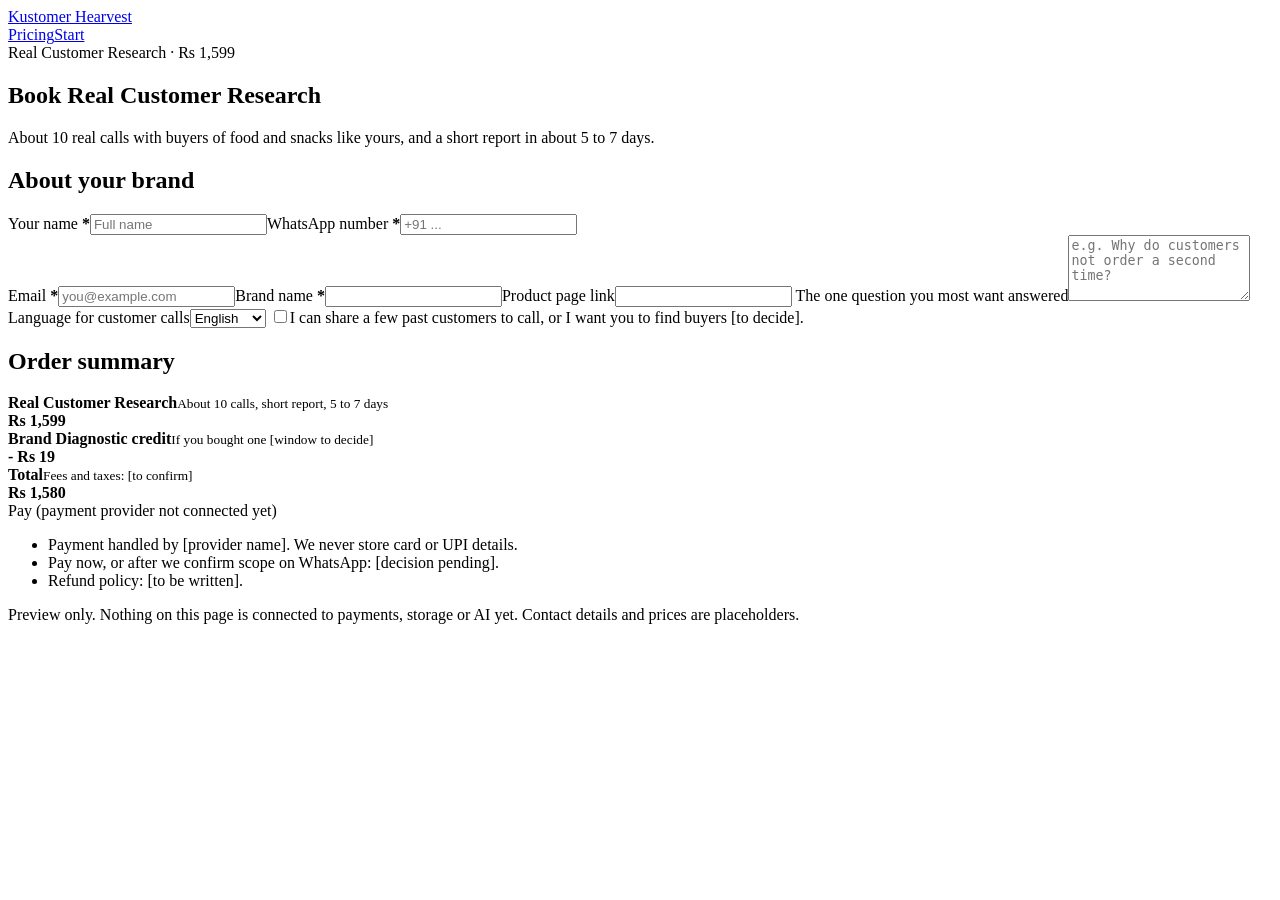
==== book-research.html @ 04611810 "Add book-research.html This file contains the HTML structure for a book research page, including a f" ====
<!doctype html>
<html lang="en">
<head>
<meta charset="utf-8">
<meta name="viewport" content="width=device-width, initial-scale=1">
<title>Book research | Kustomer Hearvest</title>
<meta name="description" content="Pick an AI Brand Diagnostic or real conversations with your buyers. Customer research for small food and snack brands.">
<link rel="stylesheet" href="style.css">
</head>
<body>
<header class="top">
  <a class="logo" href="index.html" data-go="home"><span class="dot"></span>Kustomer Hearvest</a>
  <nav><a href="index.html#plans" data-go="home" data-anchor="plans">Pricing</a><a class="pill" href="diagnostic.html" data-go="diagnostic">Start</a></nav>
</header>
<main class="flow">
<section class="fl-head"><span class="badge badge-r">Real Customer Research &middot; Rs 1,599</span><h1>Book Real Customer Research</h1>
<p>About 10 real calls with buyers of food and snacks like yours, and a short report in about 5 to 7 days.</p></section>
<div class="split">
<form class="formcard" onsubmit="return false">
<h2>About your brand</h2>
<div class="row2"><label class="fld"><span class="lab">Your name <b>*</b></span><input type="text" name="name" placeholder="Full name"></label><label class="fld"><span class="lab">WhatsApp number <b>*</b></span><input type="tel" name="phone" placeholder="+91 ..."></label></div>
<label class="fld"><span class="lab">Email <b>*</b></span><input type="email" name="email" placeholder="you@example.com"></label><label class="fld"><span class="lab">Brand name <b>*</b></span><input type="text" name="brand" placeholder=""></label><label class="fld"><span class="lab">Product page link</span><input type="url" name="url" placeholder=""></label>
<label class="fld"><span class="lab">The one question you most want answered</span><textarea name="q" rows="4" placeholder="e.g. Why do customers not order a second time?"></textarea></label>
<label class="fld"><span class="lab">Language for customer calls</span><select><option>English</option><option>Kannada</option><option>Hindi</option><option>Not sure</option></select></label>
<label class="chk"><input type="checkbox"><span>I can share a few past customers to call, or I want you to find buyers [to decide].</span></label>
</form>
<section class="formcard">
<h2>Order summary</h2>
<div class="sumrow"><div><strong>Real Customer Research</strong><small>About 10 calls, short report, 5 to 7 days</small></div><b>Rs 1,599</b></div>
<div class="sumrow"><div><strong>Brand Diagnostic credit</strong><small>If you bought one [window to decide]</small></div><b>- Rs 19</b></div>
<div class="sumrow tot"><div><strong>Total</strong><small>Fees and taxes: [to confirm]</small></div><b>Rs 1,580</b></div>
<span class="btn btn-disabled">Pay (payment provider not connected yet)</span>
<ul class="trust"><li>Payment handled by [provider name]. We never store card or UPI details.</li><li>Pay now, or after we confirm scope on WhatsApp: [decision pending].</li><li>Refund policy: [to be written].</li></ul>
</section>
</div>
</main>
<footer class="foot dark-foot">Preview only. Nothing on this page is connected to payments, storage or AI yet. Contact details and prices are placeholders.</footer>
</body>
</html>
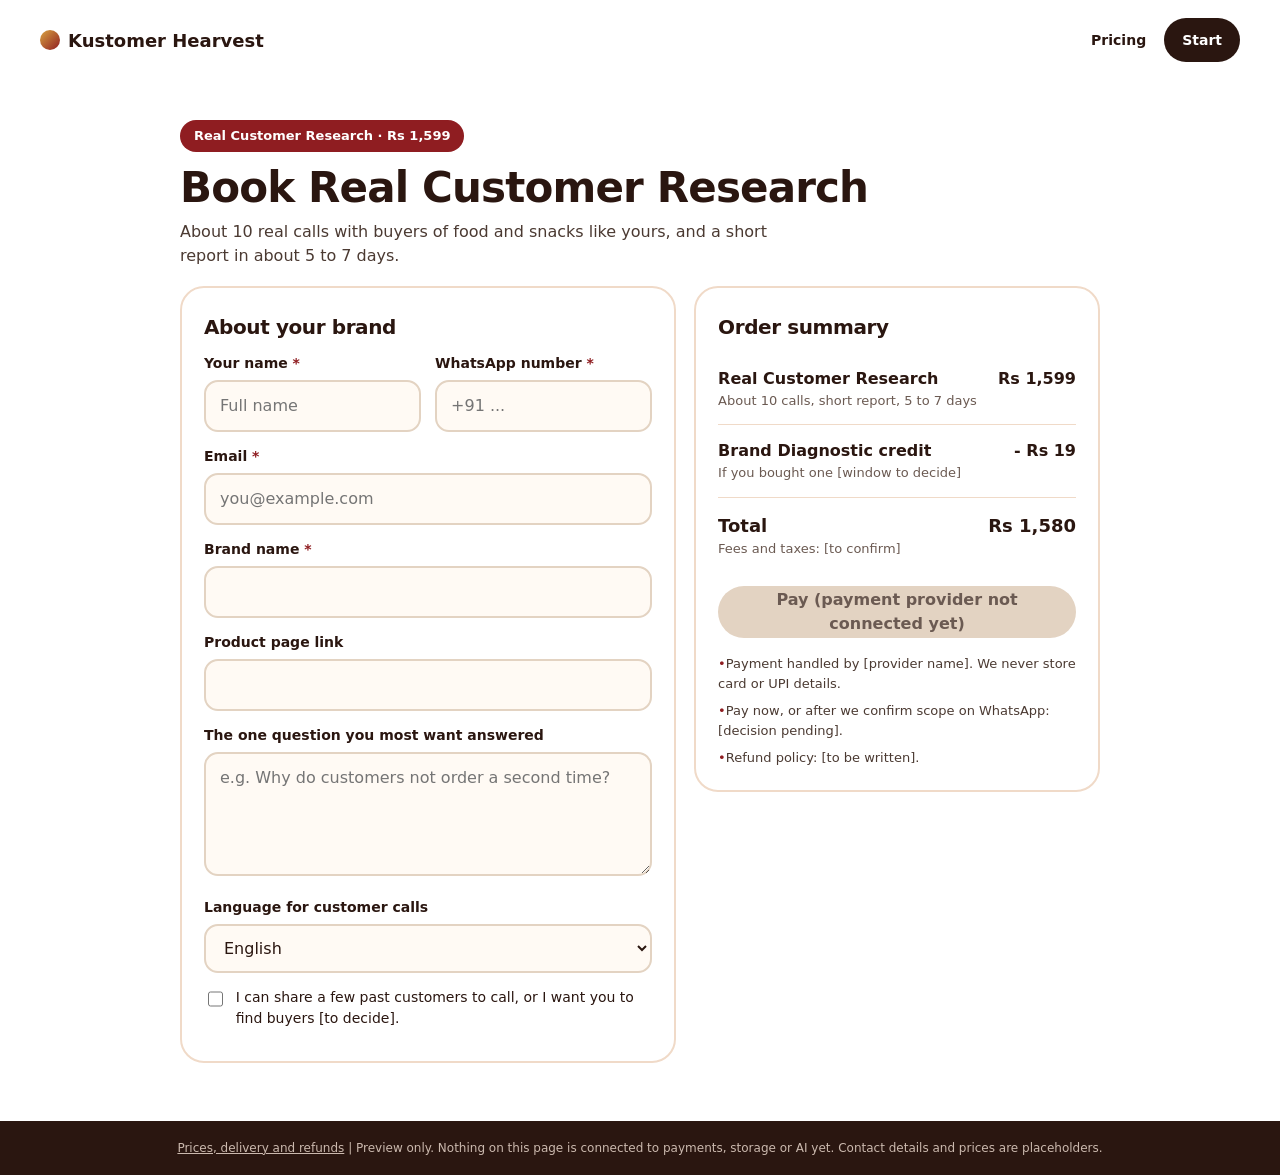
==== commit 52866472: "Update book-research.html" ====
--- a/book-research.html
+++ b/book-research.html
@@ -34,6 +34,6 @@
 </section>
 </div>
 </main>
-<footer class="foot dark-foot">Preview only. Nothing on this page is connected to payments, storage or AI yet. Contact details and prices are placeholders.</footer>
+<footer class="foot dark-foot"><a href="policies.html" style="color:inherit">Prices, delivery and refunds</a> | Preview only. Nothing on this page is connected to payments, storage or AI yet. Contact details and prices are placeholders.</footer>
 </body>
 </html>
--- a/style.css
+++ b/style.css
@@ -0,0 +1,200 @@
+:root{--red:#8f1d21;--red2:#b3382c;--brown:#4a1a14;--choc:#2a1610;--gold:#d9a441;--cream:#f8eddd;--tan:#f0dac8;--ink:#2a1610}
+*{box-sizing:border-box}
+html{scroll-behavior:smooth}
+body{margin:0;font-family:system-ui,-apple-system,"Segoe UI",Roboto,"Helvetica Neue",Arial,sans-serif;color:var(--ink);line-height:1.5;font-size:16px;background:#fff;overflow-x:hidden}
+h1,h2,h3,h4,p,ul,ol{margin:0}
+h1,h2,h3,h4{line-height:1.15;letter-spacing:-.02em}
+a{color:inherit}
+ul,ol{padding:0;list-style:none}
+.top{display:flex;justify-content:space-between;align-items:center;padding:14px 20px;position:relative;z-index:5;background:#fff}
+.logo{display:flex;align-items:center;gap:8px;font-weight:800;font-size:18px;text-decoration:none}
+.dot{width:20px;height:20px;border-radius:50%;background:linear-gradient(135deg,var(--gold),var(--red))}
+.top nav{display:flex;align-items:center;gap:18px;font-weight:600;font-size:14px}
+.top nav a{text-decoration:none}
+.top nav a:not(.pill){display:none}
+.pill{background:var(--choc);color:#fff;padding:11px 18px;border-radius:99px;min-height:44px;display:inline-flex;align-items:center}
+.hero{position:relative;overflow:hidden;color:#fff;background:linear-gradient(155deg,var(--red2) 0%,var(--red) 45%,var(--brown) 100%);border-radius:0 0 32px 32px}
+.blob{position:absolute;border-radius:50%;filter:blur(2px);opacity:.35}
+.b1{width:280px;height:280px;background:var(--gold);right:-90px;top:-80px;animation:drift 9s ease-in-out infinite}
+.b2{width:200px;height:200px;background:#e5654f;left:-70px;bottom:60px;animation:drift 11s ease-in-out infinite reverse}
+.b3{width:90px;height:90px;border:10px solid var(--gold);background:transparent;right:30%;bottom:90px;opacity:.5;animation:drift 7s ease-in-out infinite}
+.hero-in{position:relative;display:grid;gap:36px;padding:36px 20px 28px;max-width:1160px;margin:0 auto}
+.badge{display:inline-block;background:rgba(255,255,255,.2);padding:6px 14px;border-radius:99px;font-weight:700;font-size:13px}
+.hero h1{font-size:clamp(34px,9vw,60px);margin:16px 0 14px;font-weight:800}
+.hero h1 em{font-style:normal;color:var(--gold)}
+.hero p{font-size:18px;max-width:520px;opacity:.95}
+.cta{display:flex;flex-wrap:wrap;gap:12px;margin:26px 0 20px}
+.btn{display:inline-flex;align-items:center;justify-content:center;min-height:48px;padding:0 24px;border-radius:99px;font-weight:700;text-decoration:none}
+.btn-light{background:#fff;color:var(--red)}
+.btn-ghost{border:2px solid rgba(255,255,255,.7);color:#fff}
+.btn-gold{background:var(--gold);color:var(--choc)}
+.chips{display:flex;flex-wrap:wrap;gap:8px}
+.chips li{background:rgba(255,255,255,.16);padding:6px 12px;border-radius:99px;font-size:13px;font-weight:600}
+.hero-art{position:relative;min-height:430px}
+.card{position:absolute;background:#fff;color:var(--ink);border-radius:20px;padding:18px;box-shadow:0 18px 40px rgba(0,0,0,.25)}
+.eg{display:inline-block;font-size:11px;font-weight:700;background:var(--tan);color:var(--red);padding:2px 8px;border-radius:99px;margin-bottom:8px}
+.c-main{left:0;top:0;width:min(300px,78%);transform:rotate(-3deg);animation:float 6s ease-in-out infinite}
+.c-main h3{font-size:17px;margin-bottom:10px}
+.c-main ol{counter-reset:n;display:grid;gap:8px;font-size:14px}
+.c-main li{counter-increment:n;padding-left:28px;position:relative}
+.c-main li::before{content:counter(n);position:absolute;left:0;top:0;width:20px;height:20px;border-radius:50%;background:var(--red);color:#fff;font-size:12px;font-weight:800;display:flex;align-items:center;justify-content:center}
+.c-quote{right:0;top:215px;width:min(220px,62%);transform:rotate(3deg);background:var(--gold);animation:float 7s ease-in-out infinite reverse}
+.c-quote .eg{background:#fff}
+.c-quote p{font-size:16px;font-weight:700;color:var(--choc)}
+.c-fix{left:6%;top:345px;display:flex;flex-direction:column;background:var(--choc);color:#fff;transform:rotate(-2deg);animation:float 8s ease-in-out infinite}
+.c-fix span{font-size:13px;opacity:.85}
+.ribbon{position:relative;background:var(--choc);overflow:hidden;white-space:nowrap;padding:12px 0}
+.track{display:inline-flex;gap:0;animation:slide 28s linear infinite}
+.track span{padding:0 22px;font-weight:700;font-size:14px;color:var(--gold)}
+.track span::after{content:"\2726";margin-left:44px;color:#fff;opacity:.6}
+@keyframes float{50%{translate:0 -10px}}
+@keyframes drift{50%{translate:14px 18px}}
+@keyframes slide{to{transform:translateX(-50%)}}
+@media (prefers-reduced-motion:reduce){*{animation:none!important}}
+.sec{padding:44px 20px;max-width:1160px;margin:0 auto}
+.sec.dark,.sec.cream{max-width:none;padding-left:0;padding-right:0}
+.sec.dark>*,.sec.cream>*{max-width:1120px;margin-left:auto;margin-right:auto;padding-left:20px;padding-right:20px}
+.dark{background:linear-gradient(180deg,#4a2518,#2f170f);color:#fff}
+.cream{background:var(--cream)}
+h2{font-size:clamp(26px,5vw,38px);font-weight:800}
+.sub{color:#6b5a52;margin-top:6px}
+.banner{margin-top:24px;display:grid;gap:16px;background:var(--cream);border:2px solid var(--gold);border-radius:24px;padding:24px}
+.tag{display:inline-block;font-size:12px;font-weight:800;padding:4px 12px;border-radius:99px;background:var(--gold);color:var(--choc)}
+.tag-w{background:#fff;color:var(--red)}
+.banner h3,.plan-head h3{font-size:24px;margin:10px 0 6px}
+.banner p{margin-bottom:14px}
+.checks{display:grid;gap:8px}
+.checks li{position:relative;padding-left:26px}
+.checks li::before{content:"\2713";position:absolute;left:0;font-weight:800;color:var(--red)}
+.bprice{display:flex;flex-direction:column;gap:4px;background:#fff;border-radius:18px;padding:16px;align-self:start}
+.price{font-size:40px;font-weight:800}
+.per{font-size:14px;font-weight:500;opacity:.8}
+.credit{font-size:13px;font-weight:700;color:var(--red)}
+.plan{margin-top:18px;border-radius:24px;overflow:hidden;background:var(--tan)}
+.plan-head{background:var(--red);color:#fff;padding:24px}
+.quote{font-style:italic;font-size:17px;margin-top:6px}
+.plan-head .price{font-size:36px;margin-top:8px}
+.plan-head .per{display:block}
+.cols{display:grid;gap:24px;padding:24px}
+.cols h4{font-size:17px;margin-bottom:10px}
+.steps{counter-reset:s;display:grid;gap:8px}
+.steps li{counter-increment:s;position:relative;padding-left:32px}
+.steps li::before{content:counter(s);position:absolute;left:0;top:1px;width:22px;height:22px;border-radius:50%;background:var(--gold);color:var(--choc);font-size:12px;font-weight:800;display:flex;align-items:center;justify-content:center}
+.fine{margin-top:14px;font-size:13px;color:#6b5a52}
+.grid3,.grid2{display:grid;gap:14px;margin-top:22px}
+.tile{background:rgba(255,255,255,.1);border-radius:20px;padding:20px}
+.tile h3{font-size:18px;margin-bottom:6px}
+.feat{background:#fff;border-radius:20px;padding:20px}
+.feat h3{font-size:18px;margin:10px 0 4px}
+.ico{display:inline-flex;width:44px;height:44px;border-radius:14px;background:#5b3524;color:#fff;align-items:center;justify-content:center;font-size:22px;font-weight:700}
+.final{background:var(--choc);color:#fff;text-align:center;padding:52px 20px;border-radius:32px 32px 0 0}
+.final p{max-width:480px;margin:12px auto 22px;opacity:.9}
+.foot{background:var(--choc);color:#cbb9ae;font-size:12px;text-align:center;padding:0 20px 24px}
+@media (min-width:640px){
+ .top nav a:not(.pill){display:inline}
+ .cols{grid-template-columns:1fr 1fr}
+ .grid2{grid-template-columns:1fr 1fr}
+}
+@media (min-width:768px){
+ .top{padding:18px 40px}
+ .hero-in{padding:56px 40px 44px}
+ .sec{padding:64px 40px}
+ .sec.dark>*,.sec.cream>*{padding-left:40px;padding-right:40px}
+ .grid3{grid-template-columns:repeat(3,1fr)}
+ .banner{grid-template-columns:1fr auto;align-items:center}
+ .hero-art{min-height:360px}
+ .c-quote{top:150px}
+ .c-fix{top:270px;left:12%}
+}
+@media (min-width:1000px){
+ .hero-in{grid-template-columns:1.1fr .9fr;align-items:center;padding:72px 48px 60px}
+ .hero-art{min-height:380px}
+ .c-main{width:320px}
+ .c-quote{top:170px;width:240px}
+ .c-fix{top:300px;left:12%}
+ .cols{grid-template-columns:repeat(4,1fr)}
+ .grid2{grid-template-columns:repeat(4,1fr)}
+}
+.logo{white-space:nowrap}
+.pill{white-space:nowrap}
+@media (max-width:400px){
+ .logo{font-size:16px}
+ .hero-art{min-height:480px}
+ .c-quote{top:245px}
+ .c-fix{top:390px}
+}
+
+.mini{font-size:15px;margin:16px 0 10px;text-transform:uppercase;letter-spacing:.04em;color:var(--red)}
+.banner .limit{margin:16px 0 0;font-size:14px;font-style:italic;color:#6b5a52}
+
+/* flow pages */
+.flow{max-width:1000px;margin:0 auto;padding:24px 20px 56px}
+.fl-head h1{font-size:clamp(28px,6vw,42px);margin:12px 0 8px;font-weight:800}
+.fl-head p{max-width:620px;color:#4b3a32}
+.badge-d,.badge-r{background:var(--gold);color:var(--choc);display:inline-block;padding:6px 14px;border-radius:99px;font-weight:700;font-size:13px}
+.badge-r{background:var(--red);color:#fff}
+.stepper{display:flex;gap:8px;margin:22px 0;flex-wrap:wrap}
+.stepper li{display:flex;align-items:center;gap:8px;background:var(--cream);border-radius:99px;padding:6px 14px 6px 6px;font-weight:600;font-size:14px;color:#6b5a52}
+.stepper li span{width:26px;height:26px;border-radius:50%;background:#e6d6c3;display:flex;align-items:center;justify-content:center;font-size:13px}
+.stepper li.on{background:var(--red);color:#fff}.stepper li.on span{background:#fff;color:var(--red)}
+.stepper li.done span{background:var(--gold);color:var(--choc)}
+.formcard{background:#fff;border:2px solid var(--tan);border-radius:24px;padding:22px;margin-bottom:18px}
+.formcard h2{font-size:20px;margin:6px 0 14px}
+.formcard h2:not(:first-child){margin-top:26px}
+.fld{display:block;margin-bottom:14px}
+.lab{display:block;font-weight:700;font-size:14px;margin-bottom:6px}
+.lab b{color:var(--red)}
+.fld input,.fld select,.fld textarea{width:100%;font:inherit;font-size:16px;padding:12px 14px;border:2px solid #e3d3c2;border-radius:14px;background:#fffaf4;color:var(--ink)}
+.fld small{display:block;color:#6b5a52;font-size:13px;margin-top:4px}
+.row2{display:grid;gap:0 14px}
+.chk{display:flex;gap:10px;align-items:flex-start;margin:10px 0;font-size:14px}
+.chk input{width:20px;height:20px;margin-top:2px}
+.btn-red{background:var(--red);color:#fff;margin-top:10px}
+.btn-disabled{background:#e3d3c2;color:#6b5a52;margin-top:14px;text-align:center;width:100%;min-height:52px;cursor:not-allowed}
+.btn-in{margin-top:18px}
+.plan-cta{padding:20px 24px 0}
+.plan-cta .btn{background:var(--red);color:#fff}
+.split{display:grid;gap:18px}
+.sumrow{display:flex;justify-content:space-between;gap:12px;padding:14px 0;border-bottom:1px solid var(--tan)}
+.sumrow small{display:block;color:#6b5a52;font-size:13px}
+.sumrow.tot{border-bottom:0;font-size:18px}
+.credit-note{background:var(--cream);border-radius:14px;padding:12px 14px;font-size:14px;margin-top:8px}
+.paybox{display:grid;gap:10px}
+.pm{border:2px solid var(--tan);border-radius:14px;padding:12px 14px}
+.pm small{display:block;color:#6b5a52;font-size:13px}
+.trust{margin-top:16px;display:grid;gap:8px;font-size:13px;color:#4b3a32}
+.trust li::before{content:"\2022 ";color:var(--red)}
+.back{display:inline-block;margin-top:14px;font-weight:700;text-decoration:none;color:var(--red)}
+.report{background:#fff;border:2px solid var(--tan);border-radius:24px;padding:22px}
+.report header h2{font-size:22px;margin:8px 0 4px}
+.verdict{background:var(--red);color:#fff;border-radius:18px;padding:18px;margin:16px 0}
+.verdict h3{margin:8px 0 6px;font-size:20px}
+.rh{font-size:18px;margin:24px 0 12px}
+.scores{display:grid;gap:12px}
+.sc{background:var(--cream);border-radius:14px;padding:12px 14px}
+.sc-top{display:flex;justify-content:space-between;font-weight:700}
+.bar{height:10px;background:#e6d6c3;border-radius:99px;margin:8px 0;overflow:hidden}
+.bar i{display:block;height:100%;background:linear-gradient(90deg,var(--gold),var(--red));border-radius:99px}
+.sc small{color:#6b5a52;font-size:13px}
+.upsell{margin-top:26px;background:var(--choc);color:#fff;border-radius:18px;padding:20px;display:grid;gap:14px}
+.upsell p{opacity:.9;margin-top:4px}
+.dark-foot{padding:18px 20px;margin-top:0}
+@media (min-width:640px){.row2{grid-template-columns:1fr 1fr}.scores{grid-template-columns:1fr 1fr}}
+@media (min-width:860px){.split{grid-template-columns:1.1fr .9fr;align-items:start}.upsell{grid-template-columns:1fr auto;align-items:center}.flow{padding:40px}}
+
+.qrwrap{display:grid;gap:14px;justify-items:center;text-align:center;margin-bottom:18px}
+.qr{width:210px;height:210px;border-radius:18px;border:3px dashed var(--red);display:flex;flex-direction:column;align-items:center;justify-content:center;gap:6px;color:var(--red);font-weight:800;background:
+ repeating-conic-gradient(var(--cream) 0 25%,#fff 0 50%) 0 0/28px 28px}
+.qr span{background:#fff;padding:4px 10px;border-radius:8px}.qr small{background:#fff;padding:2px 8px;border-radius:8px;font-weight:600}
+.qrnote{font-size:14px}
+.sumrow b{white-space:nowrap}
+.flow .steps{margin-bottom:16px}
+.logo{min-width:0}
+.fl-head{margin-bottom:18px}
+.btn-gold-d{background:var(--gold);color:var(--choc);cursor:not-allowed;text-align:center}
+.planbox{background:#f8eddd;border-left:5px solid #d9a441;border-radius:14px;padding:14px 16px;margin:18px 0}.planbox p{margin:6px 0;font-size:15px}.planbox .tag{display:inline-block;background:#8f1d21;color:#fff;border-radius:99px;padding:3px 10px;font-size:12px;font-weight:700}
+.choose{display:grid;gap:14px;margin:6px 0 16px}.choice{display:block;background:#fff8ee;border:2px solid #e8cdb8;border-radius:20px;padding:20px;text-decoration:none;color:#2a1610}.choice h3{margin:8px 0 6px;font-size:21px}.choice p{margin:0 0 10px;color:#4a1a14;line-height:1.5}.choice .go{font-weight:700;color:#8f1d21}.choice .tag{display:inline-block;background:#d9a441;color:#2a1610;border-radius:99px;padding:3px 10px;font-size:12px;font-weight:700}.pathnote{background:#f8eddd;border-radius:12px;padding:10px 12px;font-size:14px;margin:8px 0}.compbox{background:#f8eddd;border-radius:14px;padding:12px 14px;margin:8px 0}.cmp{padding:8px 0;border-bottom:1px solid #e8cdb8}.cmp b{display:block}.cmp small{color:#6a4a3f}.compbox p{margin:10px 0 0;font-size:15px}
+@media(min-width:760px){.choose{grid-template-columns:1fr 1fr}}
+.more{background:#fff8ee;border:1.5px dashed #d9b99b;border-radius:14px;padding:10px 14px;margin:12px 0}.more summary{font-weight:700;color:#8f1d21;cursor:pointer;padding:4px 0}.more[open] summary{margin-bottom:10px}.cc{display:block;color:#8a6a5c;margin-top:4px}.autosave{display:flex;gap:8px;align-items:center;font-size:13px;font-weight:700;color:#4a1a14;margin-bottom:8px}.dotg{width:9px;height:9px;border-radius:50%;background:#5a9a4a;display:inline-block}
+.rw{list-style:none;padding:0;margin:8px 0}.rw li{padding:10px 12px 10px 38px;margin:6px 0;border-radius:12px;position:relative;font-size:15px}.rw.good li{background:#eaf3e2}.rw.good li:before{content:"\2713";position:absolute;left:12px;color:#3d7a2c;font-weight:700}.rw.bad li{background:#fbe6e2}.rw.bad li:before{content:"\2717";position:absolute;left:12px;color:#8f1d21;font-weight:700}.reach{background:#fff8ee;border:2px solid #d9a441;border-radius:18px;padding:16px;margin:18px 0}.reach h3{margin:8px 0}.reach .btn{display:block;text-align:center;margin-top:10px}.reach .tag{display:inline-block;background:#d9a441;border-radius:99px;padding:3px 10px;font-size:12px;font-weight:700}.btn-ghost-d{border:2px solid #8f1d21;color:#8f1d21;background:transparent}
+.rwgrid{display:grid;grid-template-columns:1fr 1fr;gap:10px}.rwgrid .rw li{padding:8px 8px 8px 28px;font-size:13px}.rwgrid .rw li:before{left:8px}.rwgrid .rh{font-size:15px}.mini-scores{display:grid;grid-template-columns:1fr 1fr 1fr;gap:8px}.mini-scores div{background:#f8eddd;border-radius:12px;padding:8px 10px;text-align:center}.mini-scores span{display:block;font-size:12px;color:#6a4a3f}.mini-scores b{font-size:18px;color:#8f1d21}
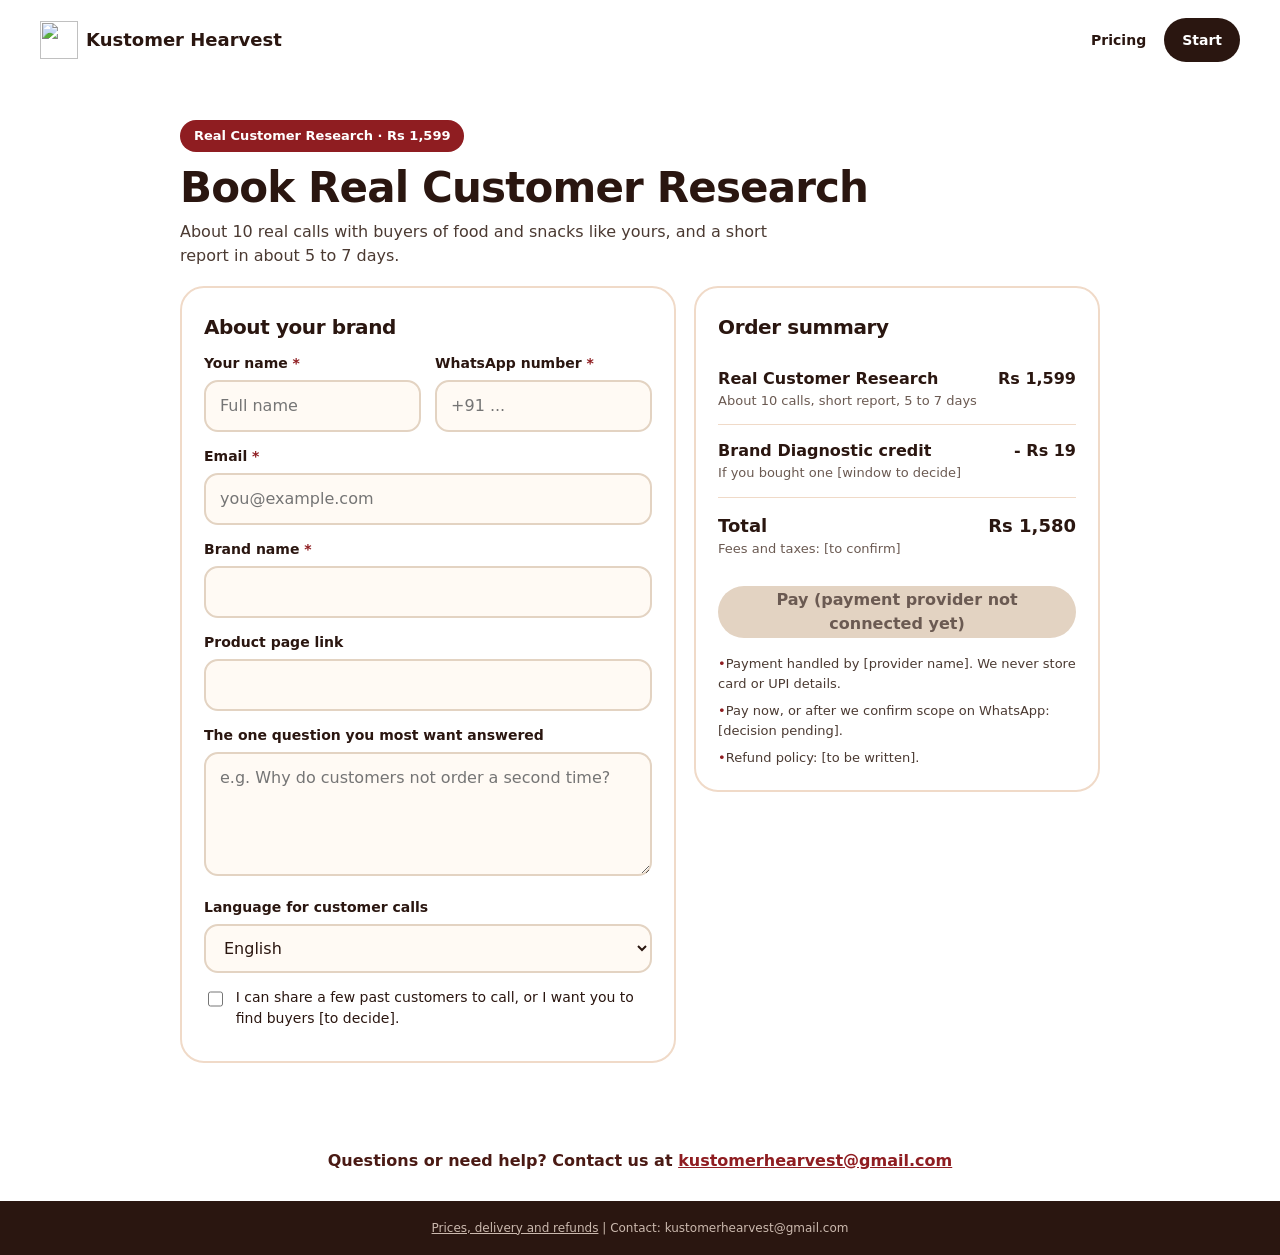
==== commit 9d740ac6: "Update footer with contact information and logo" ====
--- a/book-research.html
+++ b/book-research.html
@@ -5,11 +5,12 @@
 <meta name="viewport" content="width=device-width, initial-scale=1">
 <title>Book research | Kustomer Hearvest</title>
 <meta name="description" content="Pick an AI Brand Diagnostic or real conversations with your buyers. Customer research for small food and snack brands.">
+<link rel="icon" type="image/svg+xml" href="logo-mark.svg">
 <link rel="stylesheet" href="style.css">
 </head>
 <body>
 <header class="top">
-  <a class="logo" href="index.html" data-go="home"><span class="dot"></span>Kustomer Hearvest</a>
+  <a class="logo" href="index.html" data-go="home"><img class="mk" src="logo-mark.svg" alt="" width="38" height="38"><span class="nm">Kustomer Hearvest</span></a>
   <nav><a href="index.html#plans" data-go="home" data-anchor="plans">Pricing</a><a class="pill" href="diagnostic.html" data-go="diagnostic">Start</a></nav>
 </header>
 <main class="flow">
@@ -34,6 +35,7 @@
 </section>
 </div>
 </main>
-<footer class="foot dark-foot"><a href="policies.html" style="color:inherit">Prices, delivery and refunds</a> | Preview only. Nothing on this page is connected to payments, storage or AI yet. Contact details and prices are placeholders.</footer>
+<p class="contactline">Questions or need help? Contact us at <a href="mailto:kustomerhearvest@gmail.com">kustomerhearvest@gmail.com</a></p>
+<footer class="foot dark-foot"><a href="policies.html" style="color:inherit">Prices, delivery and refunds</a> | Contact: kustomerhearvest@gmail.com</footer>
 </body>
 </html>
--- a/style.css
+++ b/style.css
@@ -198,3 +198,7 @@
 .more{background:#fff8ee;border:1.5px dashed #d9b99b;border-radius:14px;padding:10px 14px;margin:12px 0}.more summary{font-weight:700;color:#8f1d21;cursor:pointer;padding:4px 0}.more[open] summary{margin-bottom:10px}.cc{display:block;color:#8a6a5c;margin-top:4px}.autosave{display:flex;gap:8px;align-items:center;font-size:13px;font-weight:700;color:#4a1a14;margin-bottom:8px}.dotg{width:9px;height:9px;border-radius:50%;background:#5a9a4a;display:inline-block}
 .rw{list-style:none;padding:0;margin:8px 0}.rw li{padding:10px 12px 10px 38px;margin:6px 0;border-radius:12px;position:relative;font-size:15px}.rw.good li{background:#eaf3e2}.rw.good li:before{content:"\2713";position:absolute;left:12px;color:#3d7a2c;font-weight:700}.rw.bad li{background:#fbe6e2}.rw.bad li:before{content:"\2717";position:absolute;left:12px;color:#8f1d21;font-weight:700}.reach{background:#fff8ee;border:2px solid #d9a441;border-radius:18px;padding:16px;margin:18px 0}.reach h3{margin:8px 0}.reach .btn{display:block;text-align:center;margin-top:10px}.reach .tag{display:inline-block;background:#d9a441;border-radius:99px;padding:3px 10px;font-size:12px;font-weight:700}.btn-ghost-d{border:2px solid #8f1d21;color:#8f1d21;background:transparent}
 .rwgrid{display:grid;grid-template-columns:1fr 1fr;gap:10px}.rwgrid .rw li{padding:8px 8px 8px 28px;font-size:13px}.rwgrid .rw li:before{left:8px}.rwgrid .rh{font-size:15px}.mini-scores{display:grid;grid-template-columns:1fr 1fr 1fr;gap:8px}.mini-scores div{background:#f8eddd;border-radius:12px;padding:8px 10px;text-align:center}.mini-scores span{display:block;font-size:12px;color:#6a4a3f}.mini-scores b{font-size:18px;color:#8f1d21}
+
+.qrimg{width:220px;height:220px;border-radius:14px;border:3px solid var(--red);background:#fff;object-fit:contain;image-rendering:pixelated}
+.contactline{text-align:center;margin:28px 16px;font-weight:700;color:var(--brown,#4a1a14)}.contactline a{color:var(--red,#8f1d21)}
+.mk{width:38px;height:38px;flex:none;display:block}.logo .nm{line-height:1}@media(max-width:420px){.mk{width:32px;height:32px}}
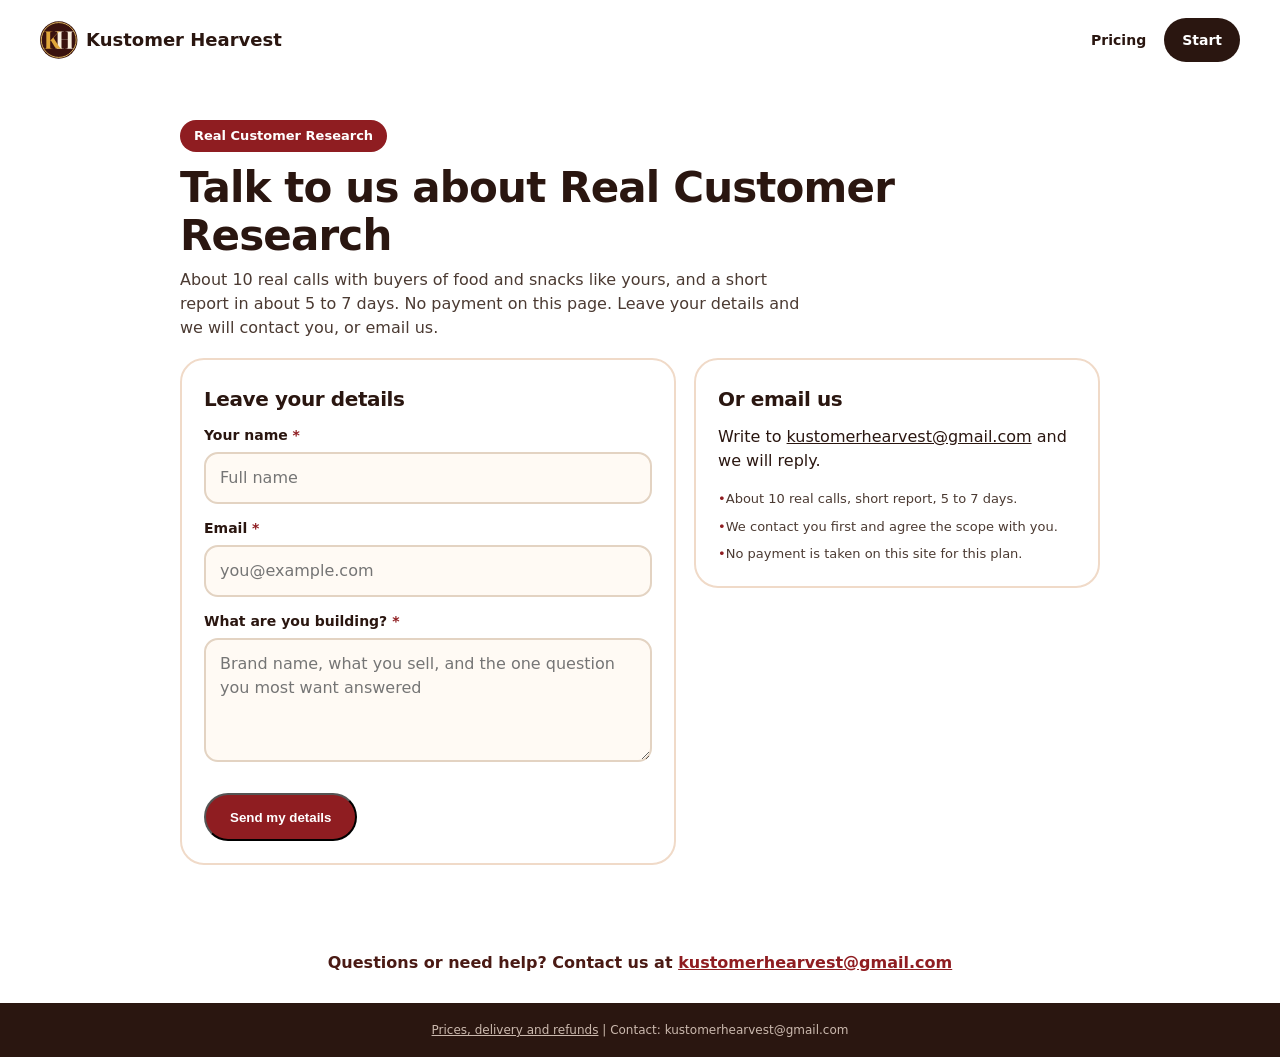
==== commit 29f7312d: "Update book-research.html" ====
--- a/book-research.html
+++ b/book-research.html
@@ -14,27 +14,37 @@
   <nav><a href="index.html#plans" data-go="home" data-anchor="plans">Pricing</a><a class="pill" href="diagnostic.html" data-go="diagnostic">Start</a></nav>
 </header>
 <main class="flow">
-<section class="fl-head"><span class="badge badge-r">Real Customer Research &middot; Rs 1,599</span><h1>Book Real Customer Research</h1>
-<p>About 10 real calls with buyers of food and snacks like yours, and a short report in about 5 to 7 days.</p></section>
+<section class="fl-head"><span class="badge badge-r">Real Customer Research</span><h1>Talk to us about Real Customer Research</h1>
+<p>About 10 real calls with buyers of food and snacks like yours, and a short report in about 5 to 7 days. No payment on this page. Leave your details and we will contact you, or email us.</p></section>
 <div class="split">
-<form class="formcard" onsubmit="return false">
-<h2>About your brand</h2>
-<div class="row2"><label class="fld"><span class="lab">Your name <b>*</b></span><input type="text" name="name" placeholder="Full name"></label><label class="fld"><span class="lab">WhatsApp number <b>*</b></span><input type="tel" name="phone" placeholder="+91 ..."></label></div>
-<label class="fld"><span class="lab">Email <b>*</b></span><input type="email" name="email" placeholder="you@example.com"></label><label class="fld"><span class="lab">Brand name <b>*</b></span><input type="text" name="brand" placeholder=""></label><label class="fld"><span class="lab">Product page link</span><input type="url" name="url" placeholder=""></label>
-<label class="fld"><span class="lab">The one question you most want answered</span><textarea name="q" rows="4" placeholder="e.g. Why do customers not order a second time?"></textarea></label>
-<label class="fld"><span class="lab">Language for customer calls</span><select><option>English</option><option>Kannada</option><option>Hindi</option><option>Not sure</option></select></label>
-<label class="chk"><input type="checkbox"><span>I can share a few past customers to call, or I want you to find buyers [to decide].</span></label>
+<form class="formcard" id="lead">
+<h2>Leave your details</h2>
+<label class="fld"><span class="lab">Your name <b>*</b></span><input type="text" name="name" maxlength="80" placeholder="Full name"></label>
+<label class="fld"><span class="lab">Email <b>*</b></span><input type="email" name="email" maxlength="120" placeholder="you@example.com"></label>
+<label class="fld"><span class="lab">What are you building? <b>*</b></span><textarea name="msg" rows="4" maxlength="600" placeholder="Brand name, what you sell, and the one question you most want answered"></textarea></label>
+<p class="fine" id="leadmsg" role="status"></p>
+<button class="btn btn-red" type="submit" id="leadbtn">Send my details</button>
 </form>
 <section class="formcard">
-<h2>Order summary</h2>
-<div class="sumrow"><div><strong>Real Customer Research</strong><small>About 10 calls, short report, 5 to 7 days</small></div><b>Rs 1,599</b></div>
-<div class="sumrow"><div><strong>Brand Diagnostic credit</strong><small>If you bought one [window to decide]</small></div><b>- Rs 19</b></div>
-<div class="sumrow tot"><div><strong>Total</strong><small>Fees and taxes: [to confirm]</small></div><b>Rs 1,580</b></div>
-<span class="btn btn-disabled">Pay (payment provider not connected yet)</span>
-<ul class="trust"><li>Payment handled by [provider name]. We never store card or UPI details.</li><li>Pay now, or after we confirm scope on WhatsApp: [decision pending].</li><li>Refund policy: [to be written].</li></ul>
+<h2>Or email us</h2>
+<p>Write to <a href="mailto:kustomerhearvest@gmail.com">kustomerhearvest@gmail.com</a> and we will reply.</p>
+<ul class="trust"><li>About 10 real calls, short report, 5 to 7 days.</li><li>We contact you first and agree the scope with you.</li><li>No payment is taken on this site for this plan.</li></ul>
 </section>
 </div>
 </main>
+<script>
+(function(){
+var f=document.getElementById("lead"),m=document.getElementById("leadmsg"),btn=document.getElementById("leadbtn");
+f.addEventListener("submit",function(e){e.preventDefault();
+var d={name:f.name.value.trim(),email:f.email.value.trim(),msg:f.msg.value.trim()};
+if(!d.name||!/^[^@\s]+@[^@\s]+\.[^@\s]+$/.test(d.email)||d.msg.length<3){m.textContent="Please fill in your name, a valid email and a line about your brand.";return;}
+btn.disabled=true;m.textContent="Sending...";
+fetch("https://kustomer-hearvest-api.prakruthigowda2005.workers.dev/lead",{method:"POST",headers:{"content-type":"application/json"},body:JSON.stringify(d)})
+.then(function(r){return r.json().then(function(j){return {ok:r.ok,j:j};});})
+.then(function(x){if(x.ok){f.innerHTML="<h2>Thanks, we have your details.</h2><p>We will email you soon. You can also write to kustomerhearvest@gmail.com.</p>";}else{btn.disabled=false;m.textContent=x.j.error||"Could not send. Please email kustomerhearvest@gmail.com.";}})
+.catch(function(){btn.disabled=false;m.textContent="Could not send. Please email kustomerhearvest@gmail.com.";});
+});})();
+</script>
 <p class="contactline">Questions or need help? Contact us at <a href="mailto:kustomerhearvest@gmail.com">kustomerhearvest@gmail.com</a></p>
 <footer class="foot dark-foot"><a href="policies.html" style="color:inherit">Prices, delivery and refunds</a> | Contact: kustomerhearvest@gmail.com</footer>
 </body>
--- a/style.css
+++ b/style.css
@@ -199,6 +199,6 @@
 .rw{list-style:none;padding:0;margin:8px 0}.rw li{padding:10px 12px 10px 38px;margin:6px 0;border-radius:12px;position:relative;font-size:15px}.rw.good li{background:#eaf3e2}.rw.good li:before{content:"\2713";position:absolute;left:12px;color:#3d7a2c;font-weight:700}.rw.bad li{background:#fbe6e2}.rw.bad li:before{content:"\2717";position:absolute;left:12px;color:#8f1d21;font-weight:700}.reach{background:#fff8ee;border:2px solid #d9a441;border-radius:18px;padding:16px;margin:18px 0}.reach h3{margin:8px 0}.reach .btn{display:block;text-align:center;margin-top:10px}.reach .tag{display:inline-block;background:#d9a441;border-radius:99px;padding:3px 10px;font-size:12px;font-weight:700}.btn-ghost-d{border:2px solid #8f1d21;color:#8f1d21;background:transparent}
 .rwgrid{display:grid;grid-template-columns:1fr 1fr;gap:10px}.rwgrid .rw li{padding:8px 8px 8px 28px;font-size:13px}.rwgrid .rw li:before{left:8px}.rwgrid .rh{font-size:15px}.mini-scores{display:grid;grid-template-columns:1fr 1fr 1fr;gap:8px}.mini-scores div{background:#f8eddd;border-radius:12px;padding:8px 10px;text-align:center}.mini-scores span{display:block;font-size:12px;color:#6a4a3f}.mini-scores b{font-size:18px;color:#8f1d21}
 
-.qrimg{width:220px;height:220px;border-radius:14px;border:3px solid var(--red);background:#fff;object-fit:contain;image-rendering:pixelated}
+.qrimg{width:240px;height:auto;border-radius:14px;border:3px solid var(--red);background:#fff;object-fit:contain}
 .contactline{text-align:center;margin:28px 16px;font-weight:700;color:var(--brown,#4a1a14)}.contactline a{color:var(--red,#8f1d21)}
 .mk{width:38px;height:38px;flex:none;display:block}.logo .nm{line-height:1}@media(max-width:420px){.mk{width:32px;height:32px}}
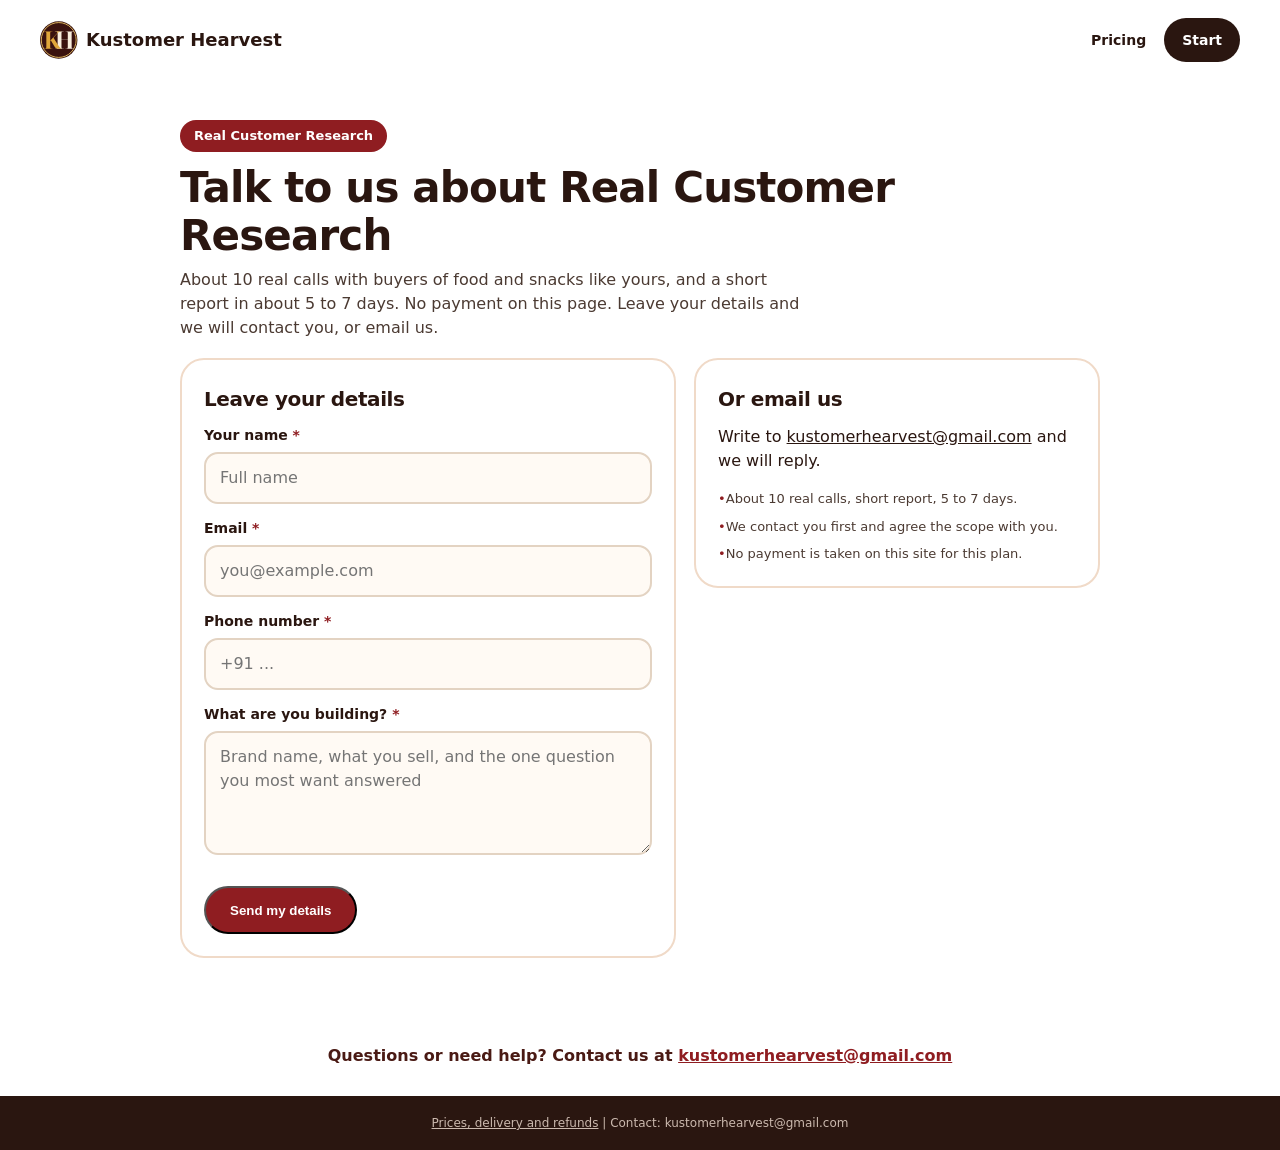
==== commit 885691e9: "Update book-research.html" ====
--- a/book-research.html
+++ b/book-research.html
@@ -21,6 +21,7 @@
 <h2>Leave your details</h2>
 <label class="fld"><span class="lab">Your name <b>*</b></span><input type="text" name="name" maxlength="80" placeholder="Full name"></label>
 <label class="fld"><span class="lab">Email <b>*</b></span><input type="email" name="email" maxlength="120" placeholder="you@example.com"></label>
+<label class="fld"><span class="lab">Phone number <b>*</b></span><input type="tel" name="phone" maxlength="20" placeholder="+91 ..."></label>
 <label class="fld"><span class="lab">What are you building? <b>*</b></span><textarea name="msg" rows="4" maxlength="600" placeholder="Brand name, what you sell, and the one question you most want answered"></textarea></label>
 <p class="fine" id="leadmsg" role="status"></p>
 <button class="btn btn-red" type="submit" id="leadbtn">Send my details</button>
@@ -36,8 +37,8 @@
 (function(){
 var f=document.getElementById("lead"),m=document.getElementById("leadmsg"),btn=document.getElementById("leadbtn");
 f.addEventListener("submit",function(e){e.preventDefault();
-var d={name:f.name.value.trim(),email:f.email.value.trim(),msg:f.msg.value.trim()};
-if(!d.name||!/^[^@\s]+@[^@\s]+\.[^@\s]+$/.test(d.email)||d.msg.length<3){m.textContent="Please fill in your name, a valid email and a line about your brand.";return;}
+var d={name:f.name.value.trim(),email:f.email.value.trim(),phone:f.phone.value.trim(),msg:f.msg.value.trim()};
+if(!d.name||!/^[^@\s]+@[^@\s]+\.[^@\s]+$/.test(d.email)||d.phone.replace(/\D/g,"").length<8||d.msg.length<3){m.textContent="Please fill in your name, a valid email, your phone number and a line about your brand.";return;}
 btn.disabled=true;m.textContent="Sending...";
 fetch("https://kustomer-hearvest-api.prakruthigowda2005.workers.dev/lead",{method:"POST",headers:{"content-type":"application/json"},body:JSON.stringify(d)})
 .then(function(r){return r.json().then(function(j){return {ok:r.ok,j:j};});})
